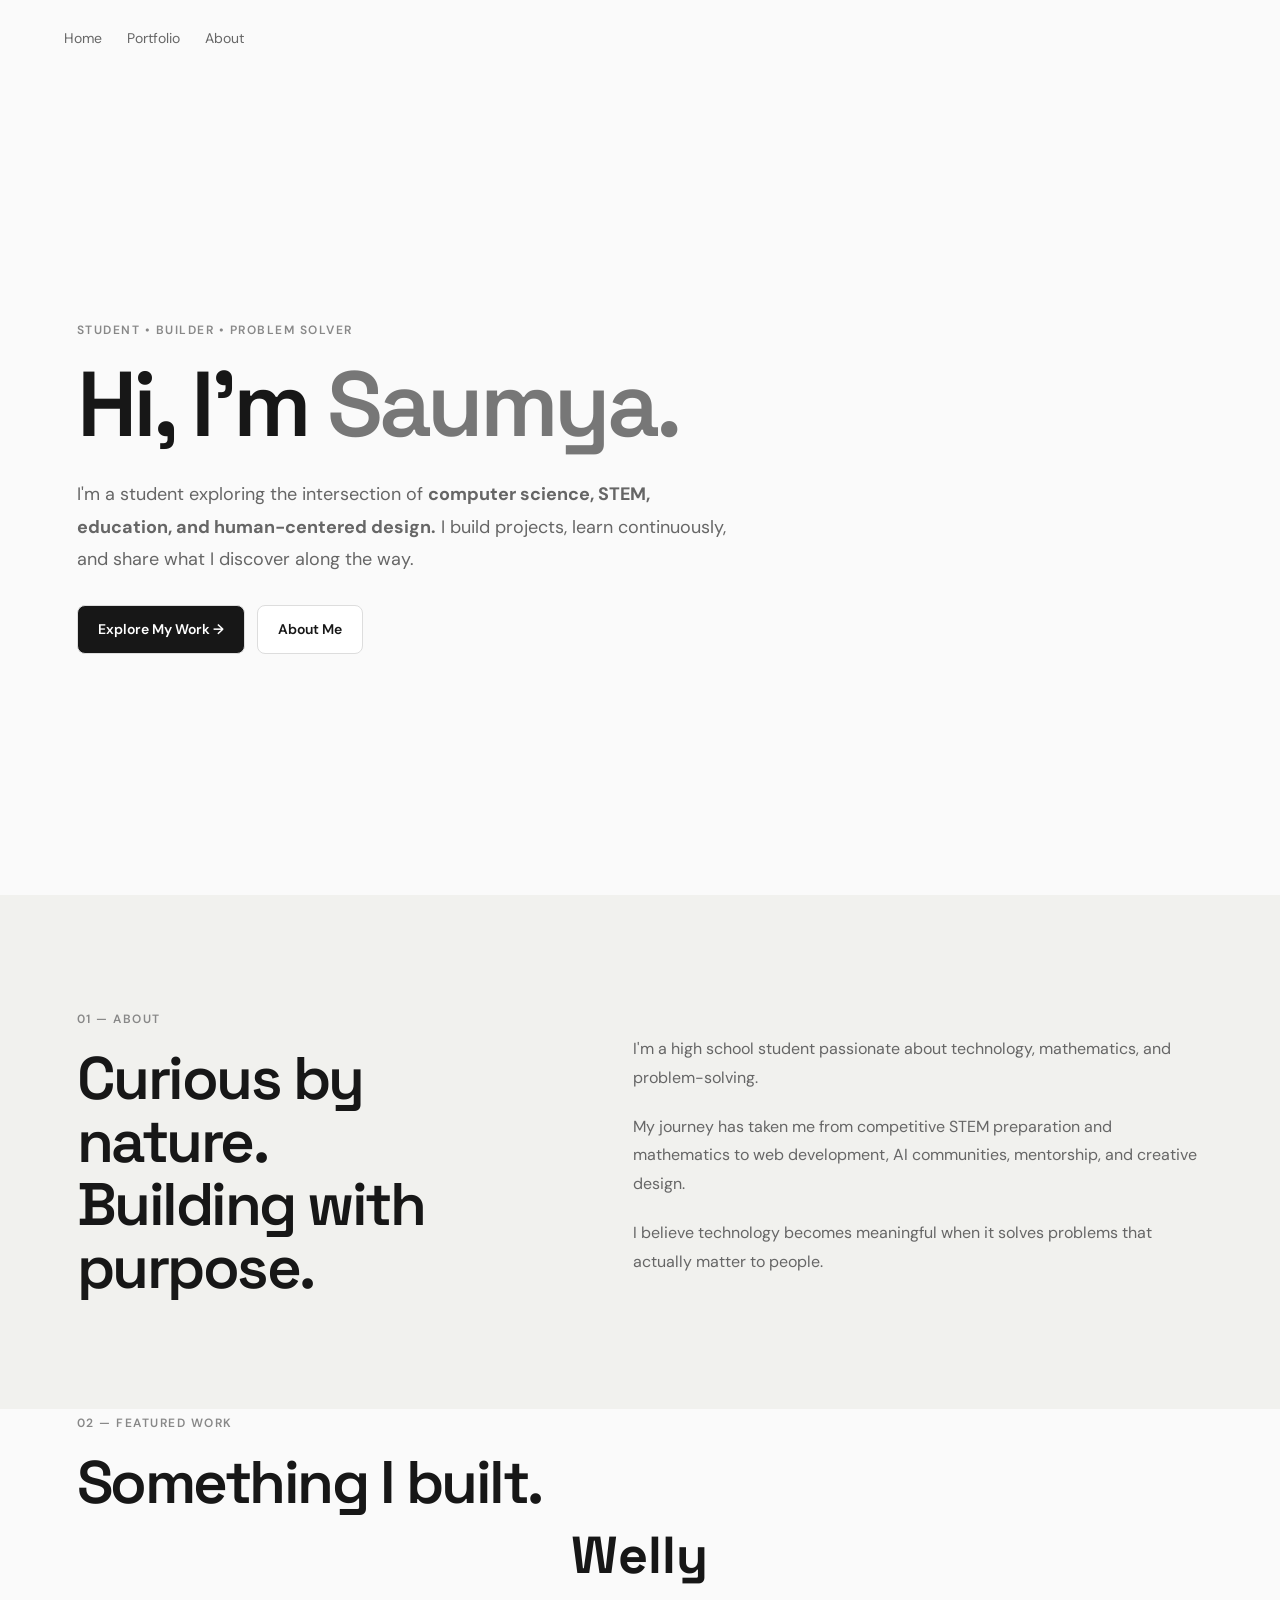
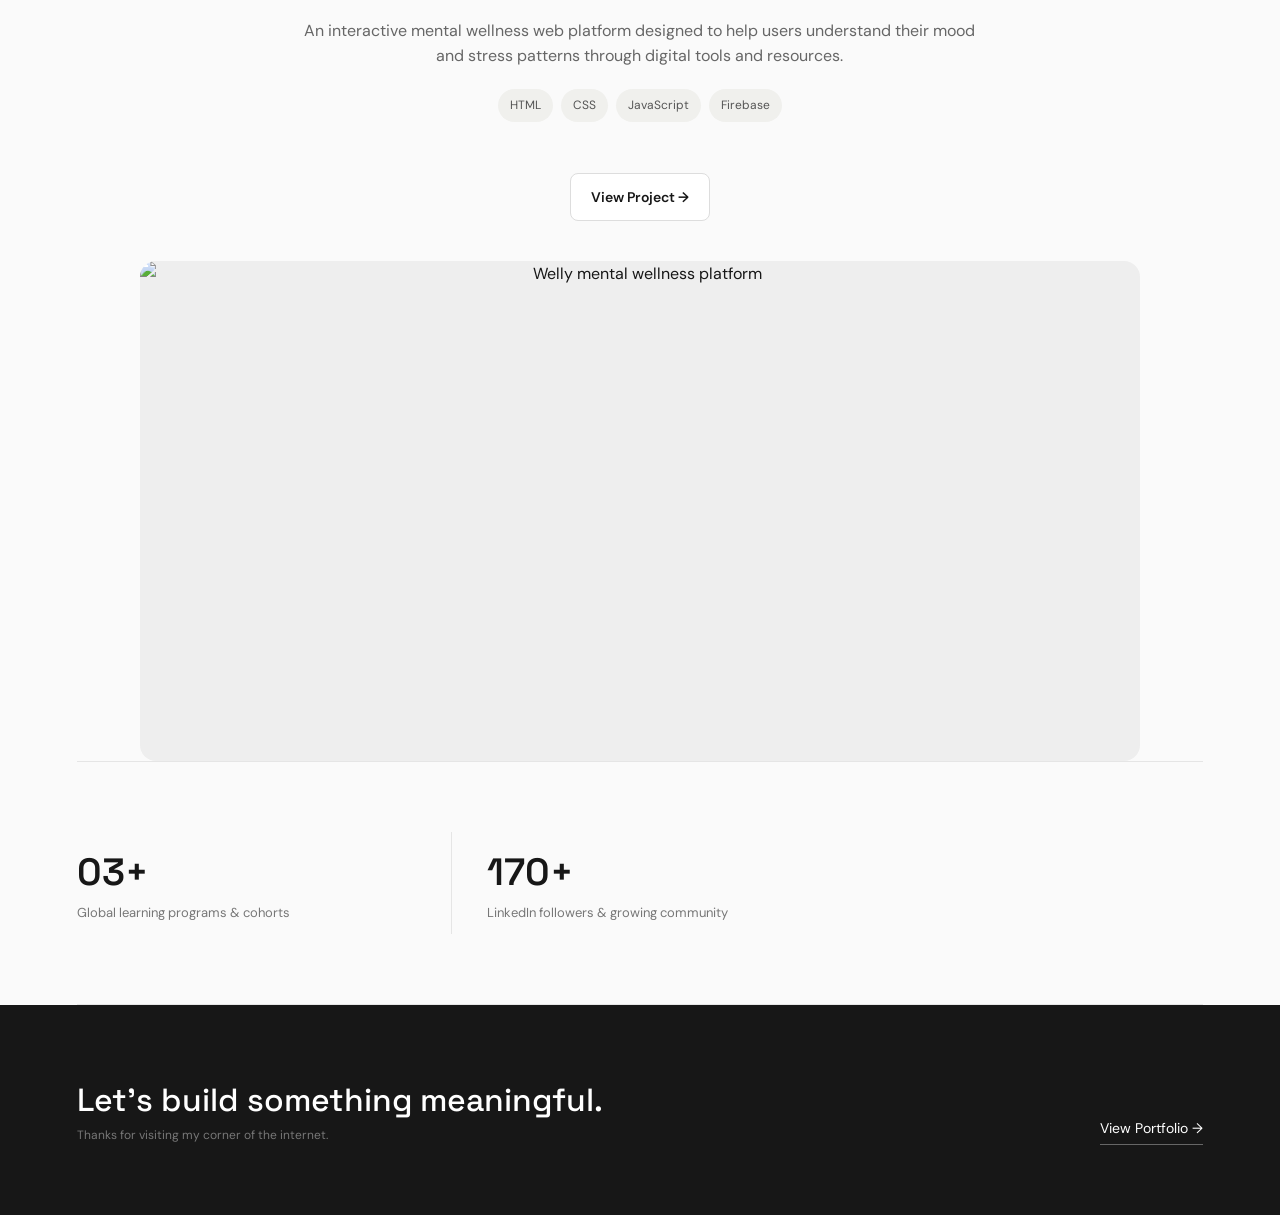
==== index.html @ 1518fc4c "Add portfolio website" ====
<!DOCTYPE html>
<html lang="en">

<head>
    <meta charset="UTF-8">
    <meta name="viewport" content="width=device-width, initial-scale=1.0">

    <title>Saumya Gangwar | Student • Builder • Problem Solver</title>

    <!-- Connect CSS -->
    <link rel="stylesheet" href="style.css">
</head>

<body>

    <!-- Navigation -->
    <nav>

        <ul class="nav-links">
            <li><a href="index.html">Home</a></li>
            <li><a href="portfolio.html">Portfolio</a></li>
            <li><a href="#about">About</a></li>
        </ul>
    </nav>


    <!-- Hero Section -->
    <section class="hero">

        <div class="hero-content">

            <p class="eyebrow">
                STUDENT • BUILDER • PROBLEM SOLVER
            </p>

            <h1>
                Hi, I'm <span>Saumya.</span>
            </h1>

            <p class="hero-description">
                I'm a student exploring the intersection of
                <strong>computer science, STEM, education, and human-centered design.</strong>
                I build projects, learn continuously, and share what I discover along the way.
            </p>

            <div class="buttons">

                <a href="portfolio.html" class="btn primary">
                    Explore My Work →
                </a>

                <a href="#about" class="btn">
                    About Me
                </a>

            </div>

        </div>

    </section>


    <!-- About Section -->
    <section class="about" id="about">

        <div class="about-grid">

            <div>

                <p class="section-label">
                    01 — ABOUT
                </p>

                <h2>
                    Curious by nature.<br>
                    Building with purpose.
                </h2>

            </div>

            <div class="about-text">

                <p>
                    I'm a high school student passionate about technology,
                    mathematics, and problem-solving.
                </p>

                <p>
                    My journey has taken me from competitive STEM preparation
                    and mathematics to web development, AI communities,
                    mentorship, and creative design.
                </p>

                <p>
                    I believe technology becomes meaningful when it solves
                    problems that actually matter to people.
                </p>

            </div>

        </div>

    </section>


    <!--featured projects -->
<section class="project-section">

    <p class="section-label">
        02 — FEATURED WORK
    </p>

    <h2>
        Something I built.
    </h2>

    <div class="portfolio-project">

        <div class="project-info">

            <h3>Welly</h3>

            <p>
                An interactive mental wellness web platform designed
                to help users understand their mood and stress patterns
                through digital tools and resources.
            </p>

            <div class="tags">
                <span class="tag">HTML</span>
                <span class="tag">CSS</span>
                <span class="tag">JavaScript</span>
                <span class="tag">Firebase</span>
            </div>

            <br>

            <a href="portfolio.html" class="btn">
                View Project →
            </a>

        </div>

        <div class="project-visual">
            <img src="assets/welly.jpeg"
                 alt="Welly mental wellness platform">
        </div>

    </div>

</section>
    <!-- Statistics -->
    <section class="stats">

        <div class="stat">

            <div class="stat-number">
                03+
            </div>

            <p>
                Global learning programs & cohorts
            </p>

        </div>


        <div class="stat">

            <div class="stat-number">
                170+
            </div>

            <p>
                LinkedIn followers & growing community
            </p>

        </div>

    </section>


    <!-- Footer -->
    <footer>

        <div>

            <h2>
                Let's build something meaningful.
            </h2>

            <p>
                Thanks for visiting my corner of the internet.
            </p>

        </div>

        <a href="portfolio.html" class="footer-link">
            View Portfolio →
        </a>

    </footer>

</body>

</html>
---- style.css ----
@import url('https://fonts.googleapis.com/css2?family=DM+Sans:wght@400;500;600;700&family=Space+Grotesk:wght@400;500;600;700&display=swap');

* {
    margin: 0;
    padding: 0;
    box-sizing: border-box;
}

html { scroll-behavior: smooth; }

body {
    font-family: "DM Sans", sans-serif;
    background: #fafafa;
    color: #171717;
    line-height: 1.6;
}

a {
    text-decoration: none;
    color: inherit;
}

.container,
nav,
.hero,
.project-section,
.portfolio-hero,
.portfolio-section,
.community-section,
.stats {
    width: 88%;
    max-width: 1200px;
    margin: auto;
}

h1, h2, h3, .logo, .stat-number,
.project-info h3, .featured-content h3 {
    font-family: "Space Grotesk", sans-serif;
}


/* NAVBAR */

nav {
    height: 80px;
    display: flex;
    justify-content: space-between;
    align-items: center;
}

.logo {
    font-size: 22px;
    font-weight: 700;
    letter-spacing: -1px;
}

.nav-links {
    display: flex;
    gap: 35px;
    list-style: none;
}

.nav-links a {
    font-size: 14px;
    color: #555;
    transition: .25s;
}

.nav-links a:hover { color: #111; }


/* HERO */

.hero {
    min-height: calc(100vh - 80px);
    display: flex;
    align-items: center;
}

.hero-content,
.portfolio-hero-inner {
    max-width: 850px;
}

.eyebrow,
.section-label {
    display: inline-block;
    font-size: 12px;
    font-weight: 600;
    letter-spacing: 1.5px;
    color: #888;
    margin-bottom: 18px;
}

.hero h1,
.portfolio-hero h1 {
    font-size: clamp(52px, 8vw, 92px);
    line-height: 1;
    letter-spacing: -4px;
    font-weight: 600;
    margin-bottom: 28px;
}

.hero h1 span,
.portfolio-hero h1 span { color: #777; }

.hero-description,
.portfolio-intro {
    max-width: 650px;
    font-size: 18px;
    line-height: 1.8;
    color: #666;
    margin-bottom: 30px;
}


/* BUTTONS */

.buttons {
    display: flex;
    gap: 12px;
    flex-wrap: wrap;
}

.btn {
    display: inline-flex;
    justify-content: center;
    align-items: center;
    padding: 12px 20px;
    border: 1px solid #ddd;
    border-radius: 8px;
    background: white;
    font-size: 14px;
    font-weight: 600;
    transition: .25s;
}

.btn:hover {
    transform: translateY(-2px);
    border-color: #aaa;
}

.btn.primary {
    background: #171717;
    color: white;
}


/* ABOUT */

.about {
    padding: 110px 0;
    background: #f1f1ee;
}

.about-grid {
    width: 88%;
    max-width: 1200px;
    margin: auto;
    display: grid;
    grid-template-columns: .9fr 1.1fr;
    gap: 90px;
}

.about h2,
.project-section h2,
.section-heading h2,
.credentials h2 {
    font-size: clamp(38px, 5vw, 60px);
    line-height: 1.05;
    letter-spacing: -2.5px;
    font-weight: 600;
}

.about-text {
    padding-top: 30px;
    max-width: 600px;
}

.about-text p,
.featured-content p,
.community-text p {
    color: #666;
    line-height: 1.8;
    margin-bottom: 20px;
}

/* IMAGE */
.project-visual,
.project-image {
    width: 100%;
    height: 360px;
    border-radius: 16px;
    overflow: hidden;
    background: #eee;
}

.project-visual img,
.project-image img {
    width: 100%;
    height: 100%;
    object-fit: contain;
    display: block;
}


/* TAGS */

.tags,
.tech-stack,
.card-tags {
    display: flex;
    flex-wrap: wrap;
    gap: 8px;
}

.tags { margin-bottom: 25px; }

.tag,
.tech-stack span,
.card-tags span {
    padding: 7px 12px;
    border-radius: 50px;
    background: #f0f0ed;
    color: #555;
    font-size: 12px;
}
/* PORTFOLIO FEATURED PROJECT */

.portfolio-project {
    max-width: 1000px;
    margin: 0 auto;
    text-align: center;
}

.portfolio-project .project-info {
    max-width: 800px;
    margin: 0 auto 40px;
}

.portfolio-project .project-info h3 {
    font-size: 52px;
    margin-bottom: 20px;
}

.portfolio-project .project-info p {
    max-width: 700px;
    margin: 0 auto 20px;
    color: #666;
}

.portfolio-project .tags {
    justify-content: center;
}

.portfolio-project .project-visual {
    width: 100%;
    height: 500px;
}

.portfolio-project .project-visual img {
    width: 100%;
    height: 100%;
    object-fit: contain;
}

/* STATS */

.stats {
    padding: 70px 0;
    display: grid;
    grid-template-columns: repeat(3, 1fr);
    border-block: 1px solid #e5e5e5;
}

.stat {
    padding: 10px 35px;
    border-right: 1px solid #e5e5e5;
}

.stat:first-child { padding-left: 0; }
.stat:last-child { border: 0; }

.stat-number {
    font-size: 38px;
    font-weight: 600;
}

.stat p {
    font-size: 13px;
    color: #777;
}


/* FEATURED PROJECT */
.welly {
  text-align: center;
}
.featured-project {
    display: flex !important;
    flex-direction: column !important;
    align-items: center !important;
    text-align: center;
    gap: 30px;
}

.featured-project .project-category {
    text-align: center;
}

.featured-project .project-image {
    width: min(850px, 100%);
    height: 450px;
    margin: 0 auto;
}

.featured-project .project-image img {
    width: 100%;
    height: 100%;
    object-fit: contain;
    display: block;
}

.featured-content {
    width: 100%;
    max-width: 800px;
    margin: 0 auto;
    text-align: center;
}


/* EXPERIENCE */

.experience-grid,
.leadership-grid {
    display: grid;
    grid-template-columns: repeat(2, 1fr);
    gap: 18px;
}

.experience-card {
    padding: 35px;
    min-height: 300px;
    background: white;
    border: 1px solid #deded9;
    border-radius: 14px;
    transition: .25s;
}

.experience-card:hover {
    transform: translateY(-4px);
}

.card-top {
    display: flex;
    justify-content: space-between;
    margin-bottom: 50px;
}

.card-number,
.card-type {
    font-size: 11px;
    color: #999;
}

.card-type {
    font-weight: 700;
    letter-spacing: 1px;
}

.experience-card h3,
.academic-item h3,
.course h3,
.leadership-grid h3 {
    margin-bottom: 10px;
}

.experience-card p,
.academic-item p,
.course p,
.leadership-grid p {
    color: #666;
    font-size: 14px;
    line-height: 1.7;
}

.dark-card {
    background: #171717;
    color: white;
}

.dark-card p { color: #aaa; }
.dark-card .card-tags span {
    background: #2a2a2a;
    color: #ccc;
}


/* ACADEMICS */

.academic-layout,
.credentials-inner,
.community-card {
    display: grid;
    grid-template-columns: .75fr 1.25fr;
    gap: 80px;
}

.academic-item {
    display: grid;
    grid-template-columns: 120px 1fr;
    gap: 30px;
    padding: 30px 0;
    border-bottom: 1px solid #ddd;
}

.academic-year {
    font-size: 10px;
    font-weight: 700;
    color: #999;
}


/* CREDENTIALS */

.credentials {
    padding: 100px 6%;
    background: #171717;
    color: white;
}

.credentials-inner {
    max-width: 1200px;
    margin: auto;
}

.credentials h2 {
    margin-bottom: 20px;
}

.course {
    padding: 25px 0;
    border-bottom: 1px solid #333;
}

.course:first-child { padding-top: 0; }

.course span {
    font-size: 10px;
    letter-spacing: 1.5px;
    color: #888;
}


/* LEADERSHIP */

.leadership-grid {
    gap: 60px 80px;
}

.leadership-grid article {
    border-top: 1px solid #ddd;
    padding-top: 22px;
}

.leadership-grid article > span {
    font-size: 11px;
    color: #999;
}


/* CREATIVE */

.creative-section {
    padding: 120px 6%;
    background: #e8eee9;
    text-align: center;
}

.creative-content {
    max-width: 800px;
    margin: auto;
}

.creative-content h2 {
    font-size: clamp(42px, 6vw, 70px);
    line-height: 1;
    letter-spacing: -3px;
    margin-bottom: 30px;
}


/* COMMUNITY */

.community-section {
    padding: 100px 0;
}

.community-card {
    grid-template-columns: 1fr 1fr;
    padding: 60px;
    background: #f1f1ee;
    border-radius: 18px;
    align-items: center;
}

.community-card h2 {
    font-size: clamp(40px, 5vw, 60px);
    line-height: 1;
    letter-spacing: -2.5px;
}

.community-stat {
    display: flex;
    align-items: baseline;
    gap: 10px;
}

.community-stat strong {
    font-family: "Space Grotesk";
    font-size: 42px;
}


/* FOOTER */

footer {
    padding: 70px 6%;
    background: #171717;
    color: white;
    display: flex;
    justify-content: space-between;
    align-items: flex-end;
    gap: 30px;
}

footer h2 {
    font-family: "Space Grotesk";
    font-size: 32px;
    font-weight: 500;
}

footer p,
.footer-small {
    color: #777;
    font-size: 12px;
}

.footer-link,
footer > a {
    font-size: 14px;
    border-bottom: 1px solid #666;
    padding-bottom: 5px;
}


/* MOBILE */

@media (max-width: 768px) {

    .container,
    nav,
    .hero,
    .project-section,
    .portfolio-hero,
    .portfolio-section,
    .community-section,
    .stats {
        width: 90%;
    }

    .nav-links { gap: 18px; }
    .nav-links a { font-size: 13px; }

    .hero { min-height: 85vh; }

    .hero h1,
    .portfolio-hero h1 {
        font-size: clamp(48px, 14vw, 70px);
        letter-spacing: -3px;
    }

    .hero-description,
    .portfolio-intro {
        font-size: 16px;
    }

    .about {
        padding: 80px 0;
    }

    .about-grid,
    .project-card,
    .featured-project,
    .academic-layout,
    .credentials-inner,
    .community-card,
    .experience-grid,
    .leadership-grid {
        grid-template-columns: 1fr;
    }

    .about-grid {
        width: 90%;
        gap: 30px;
    }

    .about-text { padding-top: 0; }

    .project-section,
    .portfolio-section {
        padding: 75px 0;
    }

    .project-card {
        padding: 25px;
        gap: 30px;
    }

    .project-visual { min-height: 220px; }

    .featured-project { gap: 35px; }

    .featured-content h3,
    .project-info h3 {
        font-size: 34px;
    }

    .section-number { display: none; }

    .experience-card { min-height: auto; }

    .academic-item {
        grid-template-columns: 1fr;
        gap: 8px;
    }

    .credentials {
        padding: 75px 6%;
    }

    .community-card {
        padding: 35px;
        gap: 35px;
    }

    .stats {
        grid-template-columns: 1fr;
        gap: 10px;
    }

    .stat {
        padding: 20px 0;
        border-right: 0;
        border-bottom: 1px solid #e5e5e5;
    }

    .stat:last-child { border-bottom: 0; }

    footer {
        flex-direction: column;
        align-items: flex-start;
        gap: 30px;
    }
}
nav {
    width: 90%;
    max-width: 1200px;
    height: 75px;
    margin: auto;
    display: flex;
    justify-content: space-between;
    align-items: center;
}

.logo {
    font-family: "Space Grotesk", sans-serif;
    font-size: 22px;
    font-weight: 700;
}

.nav-links {
    display: flex;
    gap: 25px;
    list-style: none;
}

.nav-links a {
    font-size: 14px;
    color: #666;
    transition: .2s;
}

.nav-links a:hover {
    color: #111;
}
/* FEATURED PROJECT - PORTFOLIO */

.portfolio-section .section-heading {
    display: block;
    text-align: center;
    margin-bottom: 50px;
}

.portfolio-section .section-heading .section-number {
    display: none;
}

.portfolio-section .featured-project {
    width: 100%;
    display: flex;
    flex-direction: column;
    align-items: center;
    gap: 35px;
    text-align: center;
}

.portfolio-section .featured-project .project-image {
    width: min(900px, 100%);
    height: auto;
    margin: 0 auto;
    border-radius: 18px;
    overflow: hidden;
    background: #eee;
}

.portfolio-section .featured-project .project-image img {
    width: 100%;
    height: auto;
    display: block;
    object-fit: contain;
}

.portfolio-section .featured-content {
    width: 100%;
    max-width: 800px;
    margin: 0 auto;
    text-align: center;
}

.portfolio-section .featured-content .project-category {
    text-align: center;
}

.portfolio-section .featured-content h3 {
    text-align: center;
}

.portfolio-section .featured-content p {
    max-width: 700px;
    margin-left: auto;
    margin-right: auto;
}
/* WELLY PORTFOLIO PROJECT */

.welly-project {
    display: flex !important;
    flex-direction: column !important;
    align-items: center !important;
    width: 100% !important;
    max-width: 1000px !important;
    margin: 0 auto !important;
    padding: 0 !important;
    gap: 35px !important;
    background: transparent !important;
    border: 0 !important;
}

.welly-project .project-info {
    width: 100%;
    max-width: 800px;
    text-align: center;
}

.welly-project .project-info h3 {
    font-size: 52px;
    margin-bottom: 20px;
}

.welly-project .project-info p {
    max-width: 700px;
    margin: 0 auto 20px;
}

.welly-project .tags {
    justify-content: center;
}

.welly-project .project-visual {
    width: 100% !important;
    height: 500px !important;
    margin: 0 auto !important;
    overflow: hidden !important;
}

.welly-project .project-visual img {
    width: 100% !important;
    height: 100% !important;
    object-fit: contain !important;
    display: block !important;
}
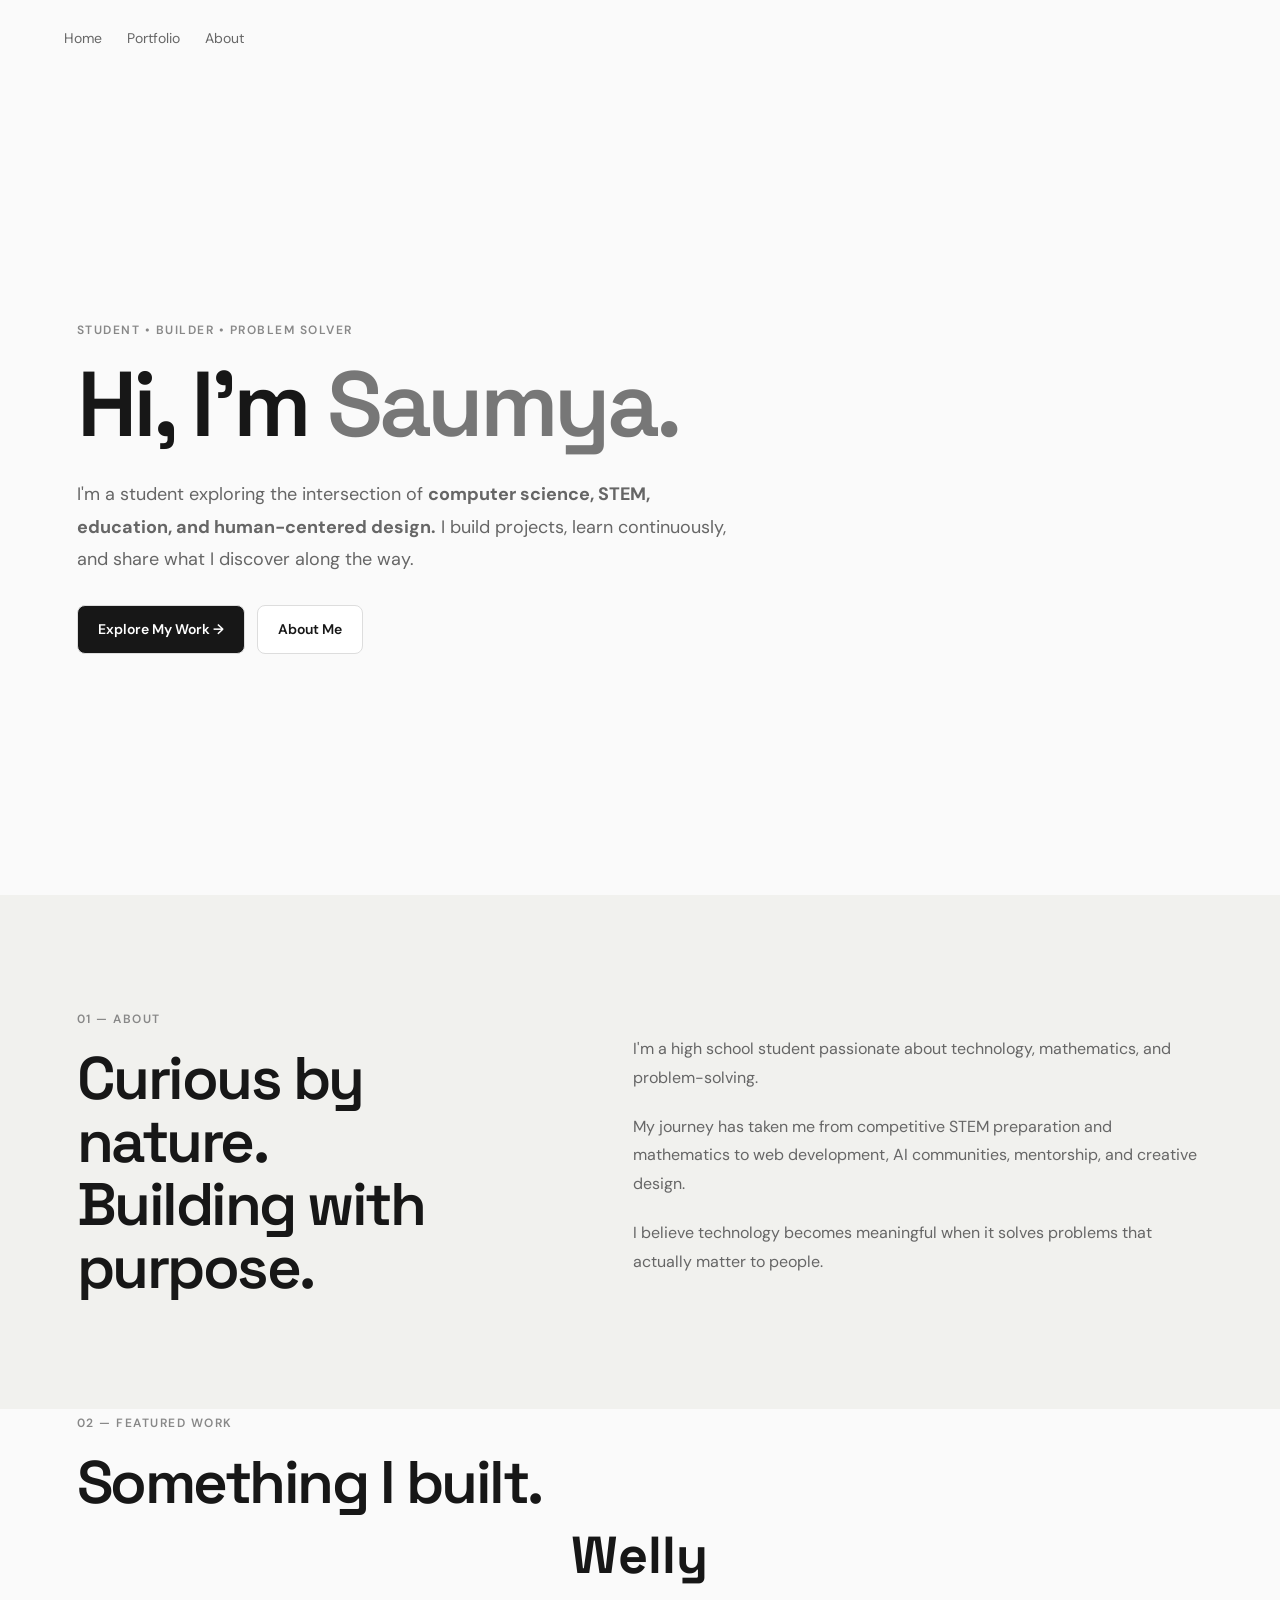
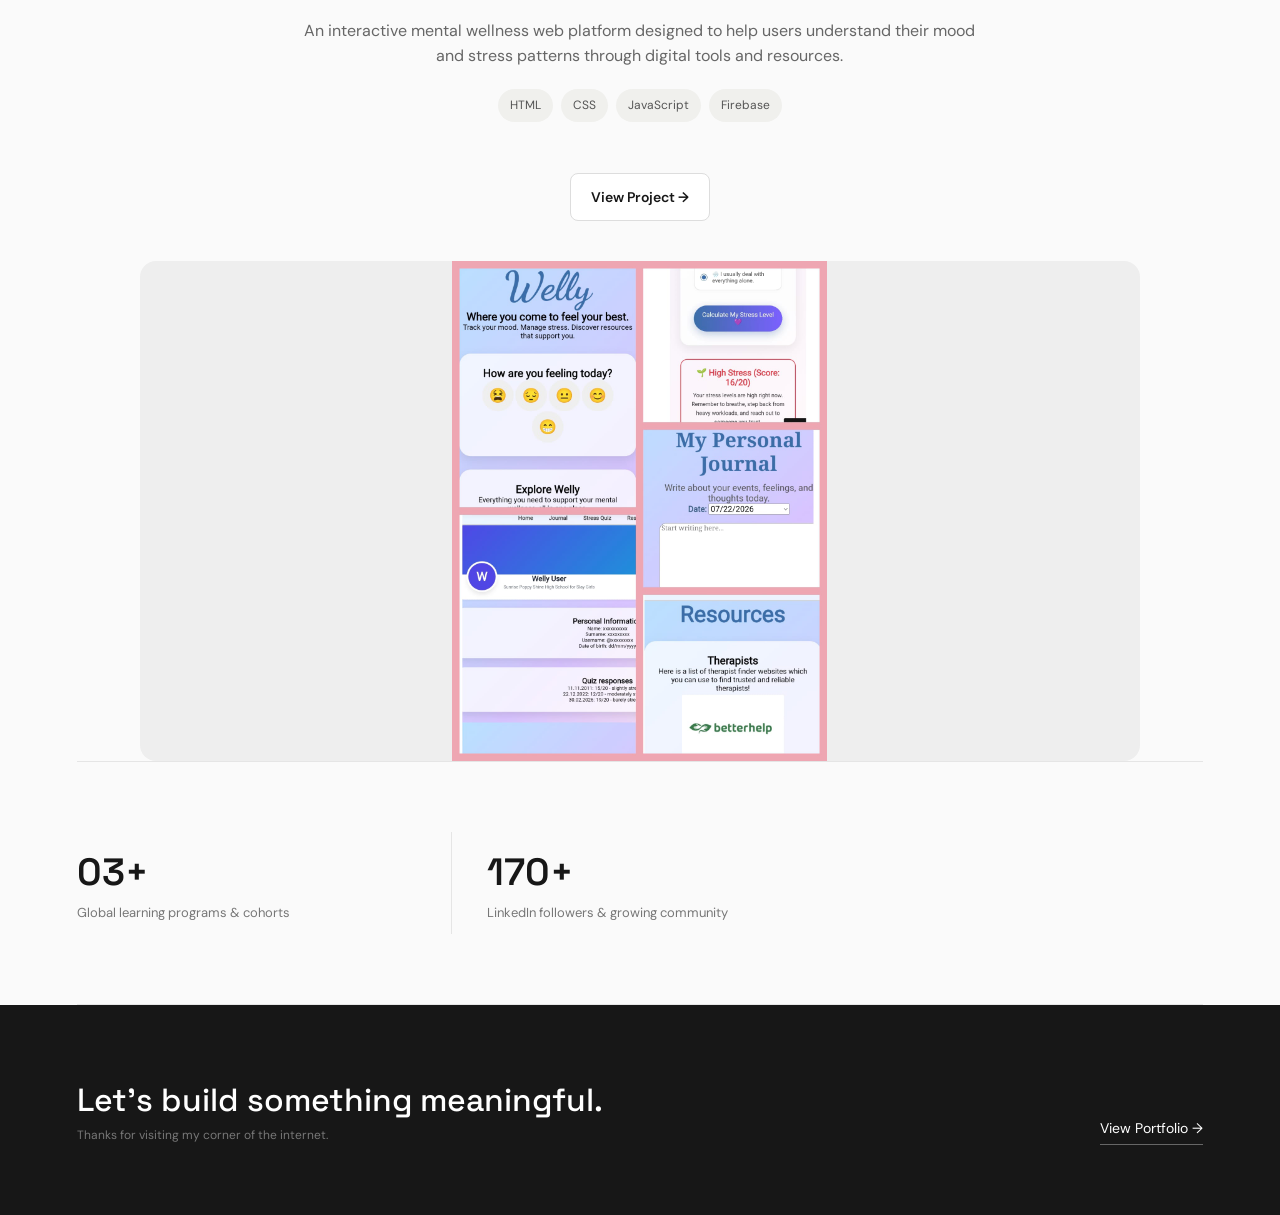
==== commit f32d624c: "Fix image source path in index.html" ====
--- a/index.html
+++ b/index.html
@@ -142,7 +142,7 @@
         </div>
 
         <div class="project-visual">
-            <img src="assets/welly.jpeg"
+            <img src="welly.jpeg"
                  alt="Welly mental wellness platform">
         </div>
 
@@ -203,4 +203,4 @@
 
 </body>
 
-</html>+</html>
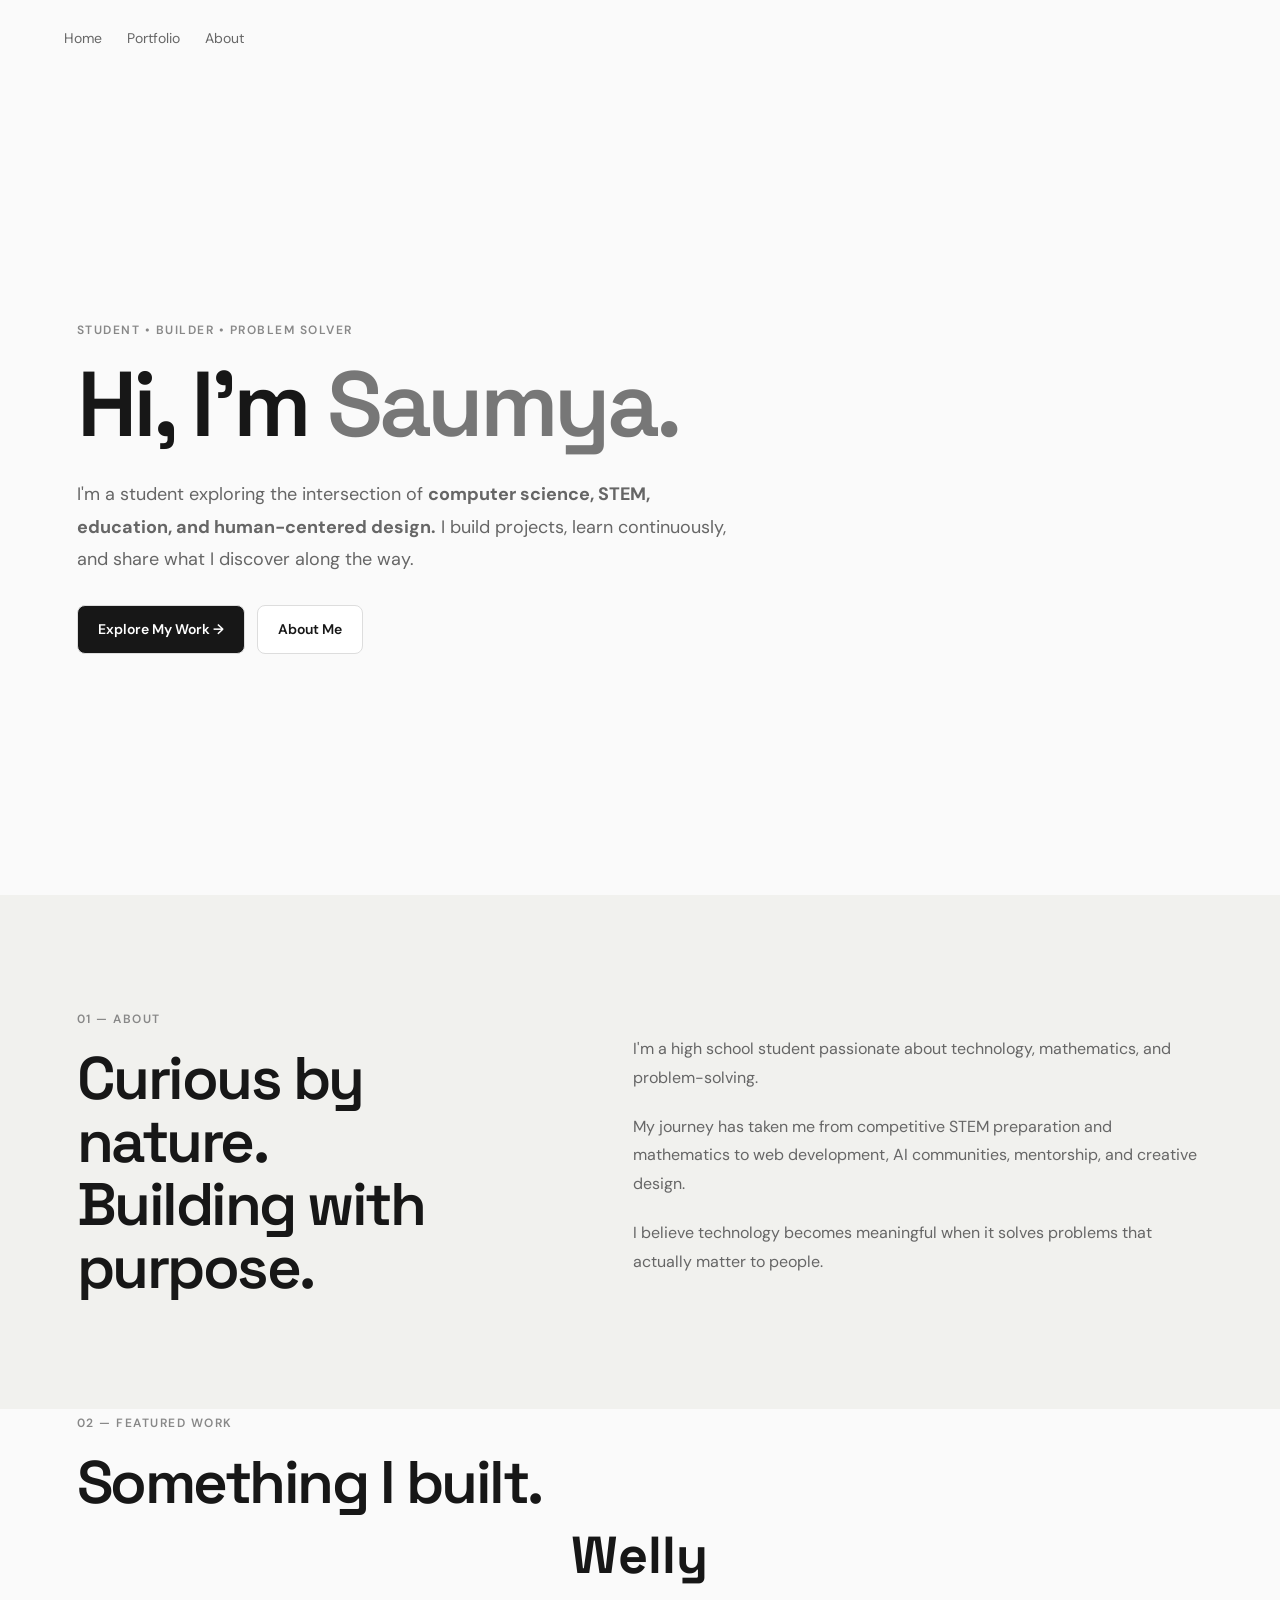
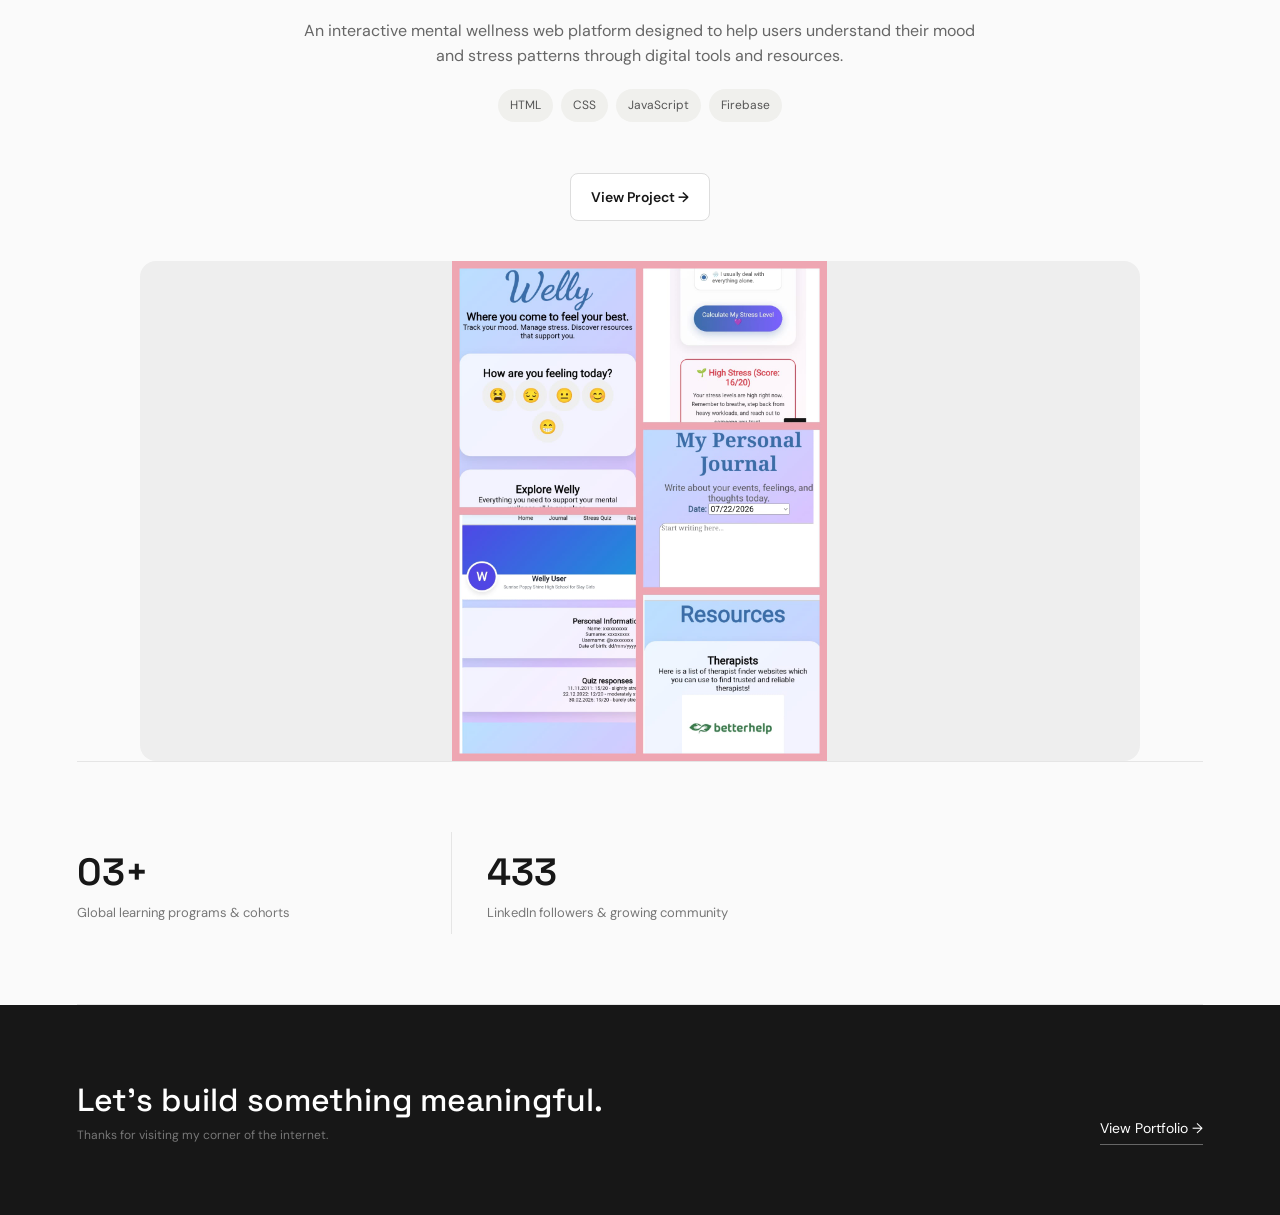
==== commit 919be718: "Update LinkedIn followers count in index.html" ====
--- a/index.html
+++ b/index.html
@@ -168,7 +168,7 @@
         <div class="stat">
 
             <div class="stat-number">
-                170+
+                433
             </div>
 
             <p>
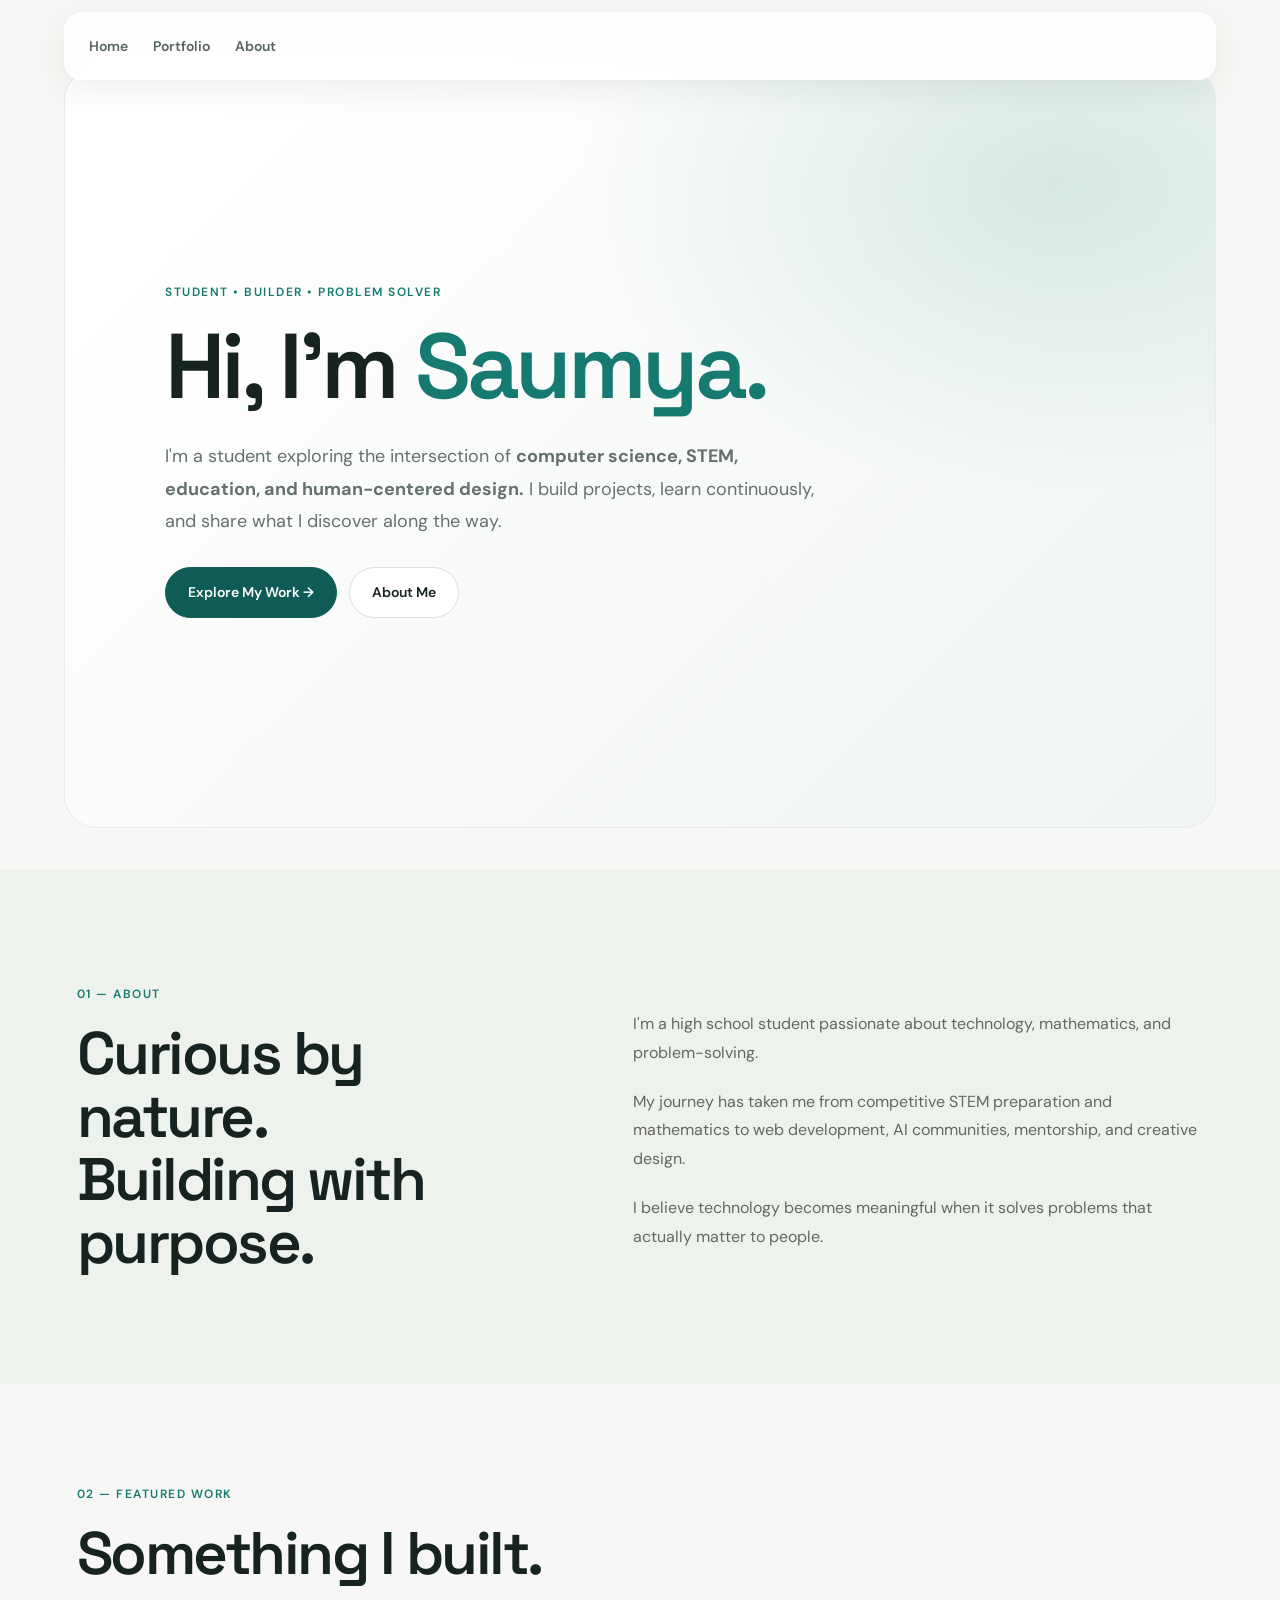
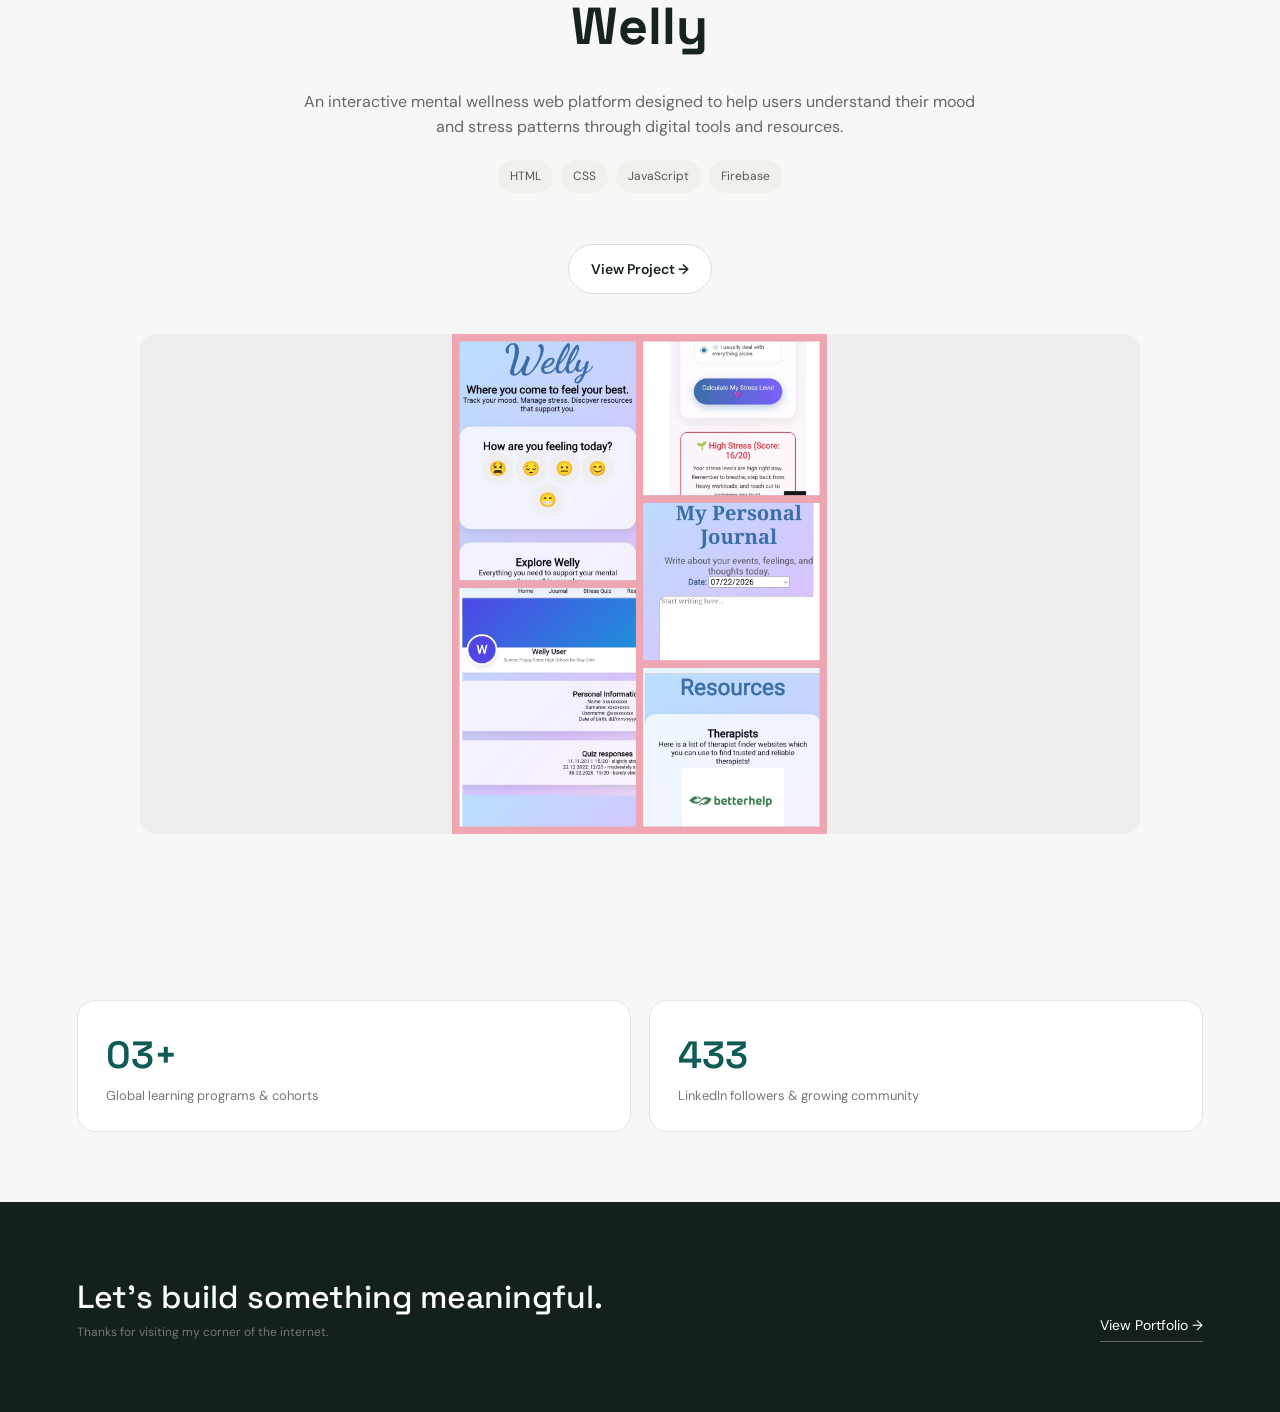
==== commit 0eb0b658: "Refresh stylesheet cache on portfolio pages" ====
--- a/index.html
+++ b/index.html
@@ -8,7 +8,7 @@
     <title>Saumya Gangwar | Student • Builder • Problem Solver</title>
 
     <!-- Connect CSS -->
-    <link rel="stylesheet" href="style.css">
+    <link rel="stylesheet" href="style.css?v=refresh-20261023">
 </head>
 
 <body>
--- a/style.css
+++ b/style.css
@@ -798,4 +798,102 @@
     height: 100% !important;
     object-fit: contain !important;
     display: block !important;
-}+}
+
+/* Portfolio refresh: warm neutrals, confident accents, and clearer hierarchy */
+:root {
+    --ink: #172321;
+    --muted: #64716e;
+    --accent: #167a70;
+    --accent-deep: #0e5c55;
+    --paper: #f7f8f5;
+    --line: #dfe7e2;
+}
+
+body { background: var(--paper); color: var(--ink); }
+
+nav {
+    position: sticky;
+    top: 12px;
+    z-index: 20;
+    width: min(90%, 1200px);
+    height: 68px;
+    padding: 0 24px;
+    border: 1px solid rgba(255,255,255,.9);
+    border-radius: 18px;
+    background: rgba(255,255,255,.86);
+    box-shadow: 0 10px 32px rgba(20,45,39,.08);
+    backdrop-filter: blur(14px);
+}
+
+.nav-links a { color: #56635f; font-weight: 600; }
+.nav-links a:hover, .nav-links a.active { color: var(--accent); }
+
+.hero {
+    width: min(90%, 1200px);
+    min-height: min(760px, calc(100vh - 105px));
+    margin: 0 auto 42px;
+    padding: clamp(42px, 8vw, 100px);
+    overflow: hidden;
+    border: 1px solid #e6ece7;
+    border-radius: 32px;
+    background: radial-gradient(ellipse at 86% 15%, rgba(22,122,112,.14), transparent 34%), linear-gradient(135deg,#fff 10%,#f0f5f1 100%);
+}
+
+.eyebrow, .section-label { color: var(--accent); }
+.hero h1 span, .portfolio-hero h1 span { color: var(--accent); }
+.hero-description, .portfolio-intro { color: var(--muted); }
+
+.btn { border-radius: 999px; padding: 13px 22px; }
+.btn.primary { background: var(--accent-deep); border-color: var(--accent-deep); }
+.btn.primary:hover { background: var(--ink); border-color: var(--ink); }
+
+.about { background: #eef2ed; }
+.project-section, .portfolio-section { padding-top: 96px; padding-bottom: 96px; }
+.portfolio-hero {
+    width: min(90%, 1200px);
+    margin: 0 auto 30px;
+    padding: clamp(70px, 10vw, 130px) 0;
+    border-bottom: 1px solid var(--line);
+}
+
+.experience-card {
+    border-color: var(--line);
+    border-radius: 20px;
+    box-shadow: 0 8px 26px rgba(23,35,33,.045);
+}
+.experience-card:hover {
+    transform: translateY(-6px);
+    border-color: rgba(22,122,112,.38);
+    box-shadow: 0 18px 38px rgba(23,35,33,.09);
+}
+.card-number, .card-type { color: var(--accent); }
+.card-tags span { background: #edf4f0; color: #3d5d55; }
+.dark-card { background: var(--ink); border-color: var(--ink); }
+.dark-card .card-number, .dark-card .card-type { color: #8fd1c3; }
+
+.stats {
+    grid-template-columns: repeat(2, minmax(0, 1fr));
+    gap: 18px;
+    border: 0;
+}
+.stat { padding: 24px 28px; border: 1px solid var(--line); border-radius: 18px; background: #fff; }
+.stat:first-child { padding-left: 28px; }
+.stat:last-child { border: 1px solid var(--line); }
+.stat-number { color: var(--accent-deep); }
+
+.community-card { background: #edf3ee; border: 1px solid #e1eae3; border-radius: 24px; }
+.creative-section { background: #e8f0eb; }
+.credentials { background: var(--ink); }
+footer { background: #13201e; }
+
+a:focus-visible, button:focus-visible { outline: 3px solid #55b8a8; outline-offset: 4px; }
+
+@media (max-width: 768px) {
+    nav { top: 8px; height: 62px; padding: 0 16px; }
+    .hero { min-height: 78vh; margin-bottom: 10px; padding: 38px 26px; border-radius: 24px; }
+    .project-section, .portfolio-section { padding-top: 70px; padding-bottom: 70px; }
+    .stats { grid-template-columns: 1fr; gap: 12px; }
+    .stat { padding: 20px 22px; }
+    .community-card { border-radius: 20px; }
+}
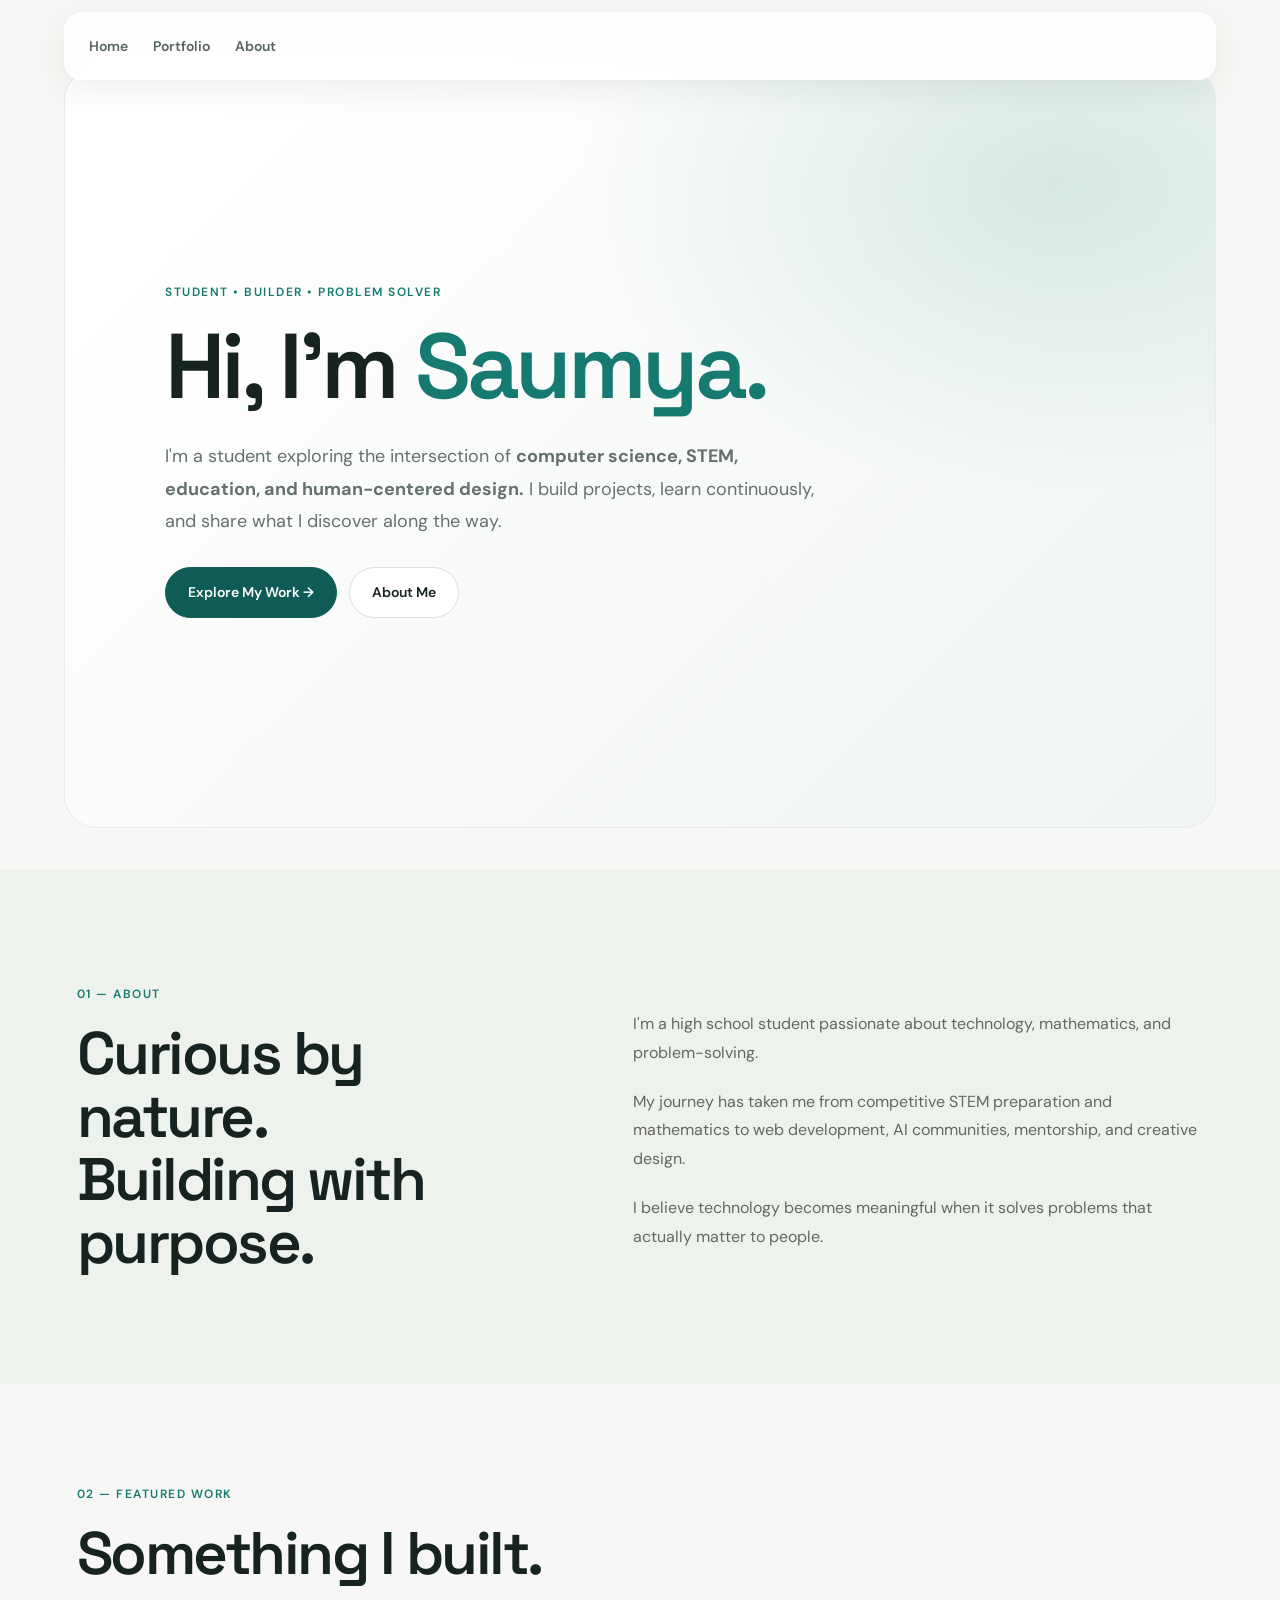
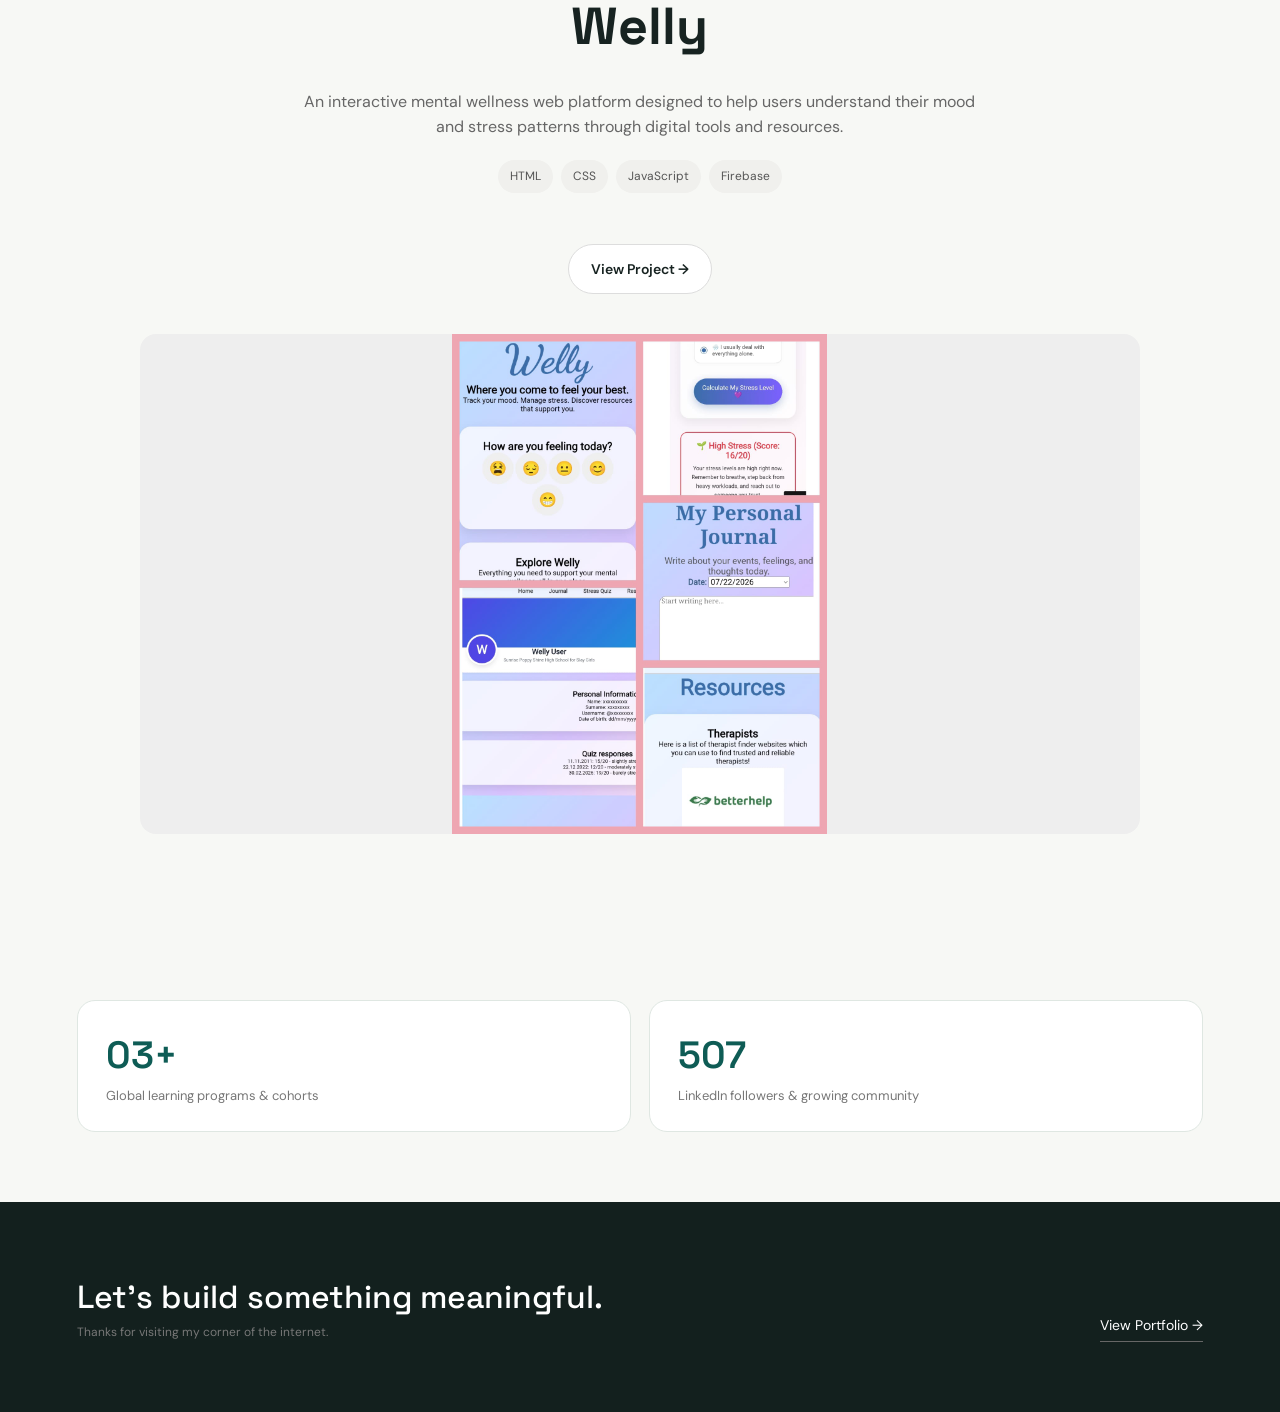
==== commit 0c760aa9: "Update LinkedIn follower count to 507" ====
--- a/index.html
+++ b/index.html
@@ -168,7 +168,7 @@
         <div class="stat">
 
             <div class="stat-number">
-                433
+                507
             </div>
 
             <p>
